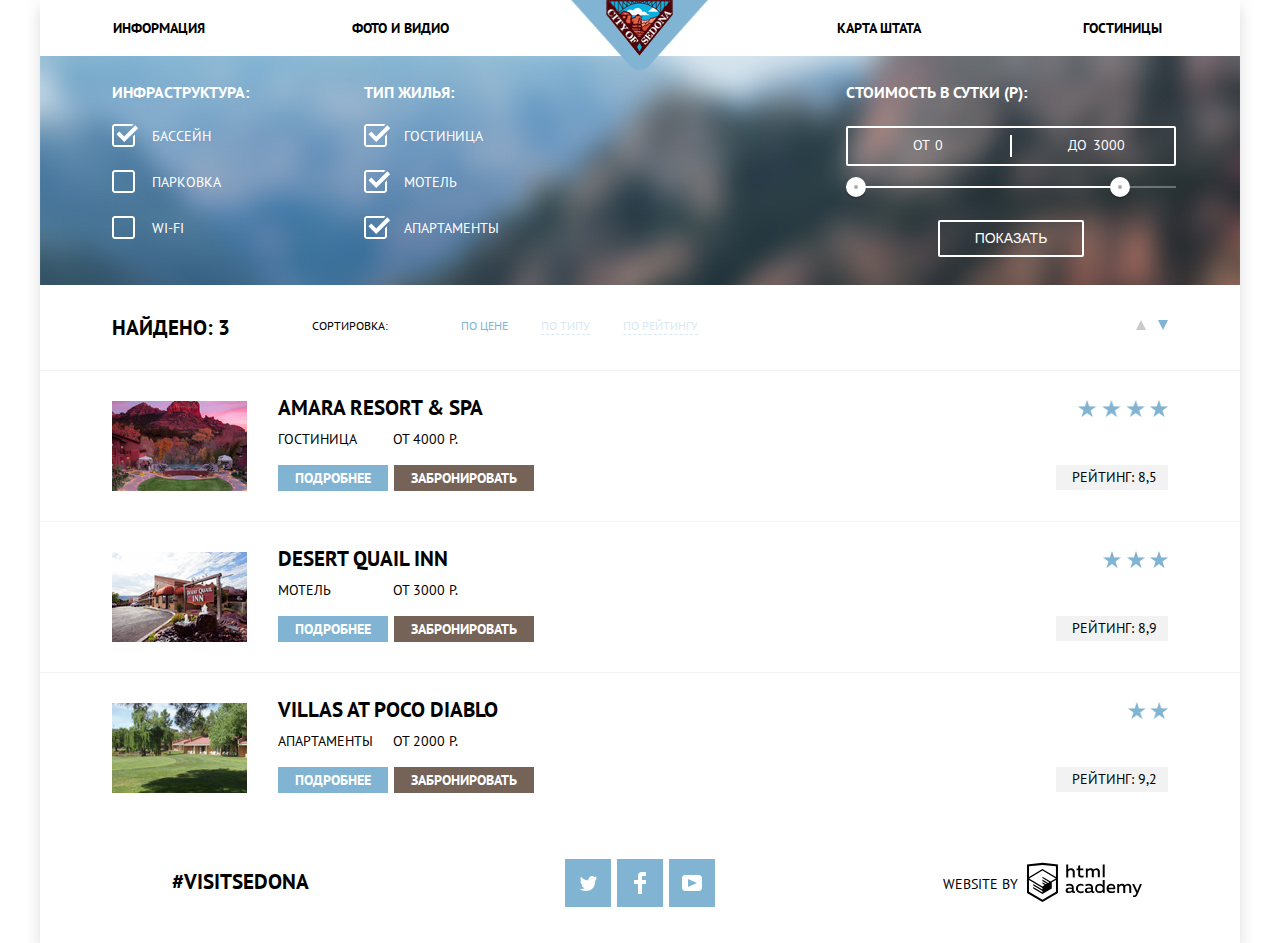
==== catalog.html @ 25262392 "new" ====
<!DOCTYPE html>
<html lang="ru">
<head>
	<meta charset="UTF-8">
	<title>Catalog</title>
	<link href="https://fonts.googleapis.com/css?family=PT+Sans:400,700&amp;subset=cyrillic" rel="stylesheet">
	<link rel="stylesheet" href="css/normalize.css">
	<link rel="stylesheet" href="css/style.css">
</head>
<body>
	<div class="container">
		<header class="main-header">
			<nav class="main-navigation">
				<a class="main-navigation__logo-link">
					<img class="main-navigation__logo-image" width="137" height="70" src="img/Layer6.png" alt="logo">
				</a>
				<ul class="main-navigation__list">
					<li class="main-navigation__item">
						<a class="main-navigation__link" href="#">Информация</a>
					</li>
					<li class="main-navigation__item">
						<a class="main-navigation__link" href="#">Фото и видио</a>
					</li>
					<li class="main-navigation__item">
						<a class="main-navigation__link" href="#">Карта штата</a>
					</li>
					<li class="main-navigation__item">
						<a class="main-navigation__link" href="#">Гостиницы</a>
					</li>
				</ul>
			</nav>
		</header>

		<main class="main">
			<section class="services">
				<form class="services-form" action="get">
					<fieldset class="infrastructure">
						<legend class="infrastructure-title">Инфраструктура:</legend>
							<ul class="infrastructure-list">
								<li class="infrastructure-item">
									<input class="visually-hidden infrastructure-element" type="checkbox" id="swimming-pool" name="swimming-pool" checked>
									<label for="swimming-pool">Бассейн</label>
								</li>
								<li class="infrastructure-item">
									<input class="visually-hidden infrastructure-element" type="checkbox" id="parking" name="parking">
									<label for="parking">Парковка</label>
								</li>
								<li class="infrastructure-item">
									<input class="visually-hidden infrastructure-element" type="checkbox" id="wi-fi" name="wi-fi">
									<label for="wi-fi">Wi-fi</label>
								</li>
							</ul>
					</fieldset>

					<fieldset class="housing">
						<legend class="housing-title">Тип жилья:</legend>
							<ul class="housing-list">
								<li class="housing-item">
									<input class="visually-hidden housing-element" type="checkbox" id="hostelry" name="hostelry" checked>
									<label for="hostelry">Гостиница</label>
								</li>
								<li class="housing-item">
									<input class="visually-hidden housing-element" type="checkbox" id="hotel" name="hotel" checked>
									<label for="hotel">Мотель</label>
								</li>
								<li class="housing-item">
									<input class="visually-hidden housing-element" type="checkbox" id="apartments" name="apartments" checked>
									<label for="apartments">Апартаменты</label>
								</li>
							</ul>
					</fieldset>

					<fieldset class="price">
						<legend class="price-title">Стоимость в сутки (Р):</legend>
							<div class="price-controls">
								<label for="" class="min-price"> От <input type="text" name="min-price" value="0"></label>
								<label for="" class="max-price"> До <input type="text" name="max-price" value="3000"></label>
							</div>
							<div class="price-control">
								<div class="scale">
									<div class="bar"></div>
								</div>
								<div class="price-toggle price-toggle-min"></div>
								<div class="price-toggle price-toggle-max"></div>
							</div>
							<button class="price-button">Показать</button>
					</fieldset>
				</form>
			</section>

			<section class="breadcrumbs">
				<h1 class="breadcrumbs-title">Найдено: 3</h1>
					<ul class="breadcrumbs-list">
						<li class="breadcrumbs-item">
							<a class="breadcrumbs-link sorting">Сортировка:</a>
						</li>
						<li class="breadcrumbs-item">
							<a href="" class="breadcrumbs-link active">По цене</a>
						</li>
						<li class="breadcrumbs-item">
							<a href="" class="breadcrumbs-link">По типу</a>
						</li>
						<li class="breadcrumbs-item">
							<a href="" class="breadcrumbs-link">По рейтингу</a>
						</li>
					</ul>
					<ul class="breadcrumbs-list__buttons">
						<li class="breadcrumbs-list__buttons-element">
							<a href="#" class="breadcrumbs-list__link link-up">
								<span class="visually-hidden">Сортировка по возрастанию</span>
							</a>
						</li>
						<li class="breadcrumbs-list__buttons-element">
							<a href="#" class="breadcrumbs-list__link link-down">
								<span class="visually-hidden">Сортировка по убыванию<</span>
							</a>
						</li>
					</ul>
			</section>

			<section class="lodging">
				<div class="catalog-item">
	        <img src="img/Layer21.jpg" width="135" height="90" alt="Amara Resort & Spa">
	        <div class="variant">
	          <h2 class="name-item"><a href="#">Amara Resort & Spa</a></h2>
	          <span class="accommodation-type">Гостиница</span>
	          <span class="price-for-night">от 4000 р.</span>
	          <div>
	            <a href="" class="button more">Подробнее</a>
	            <a href="" class="button book">Забронировать</a>
	          </div>
	        </div>
	        <div class="stars">
	          <span class="four-stars"></span>
	          <span class="rate">Рейтинг: 8,5</span>
	        </div>
	      </div>

	      <div class="catalog-item">
	        <img src="img/Layer89.jpg" width="135" height="90" alt="Desert Quil Inn">
	        <div class="variant">
	          <h2 class="name-item"><a href="#">Desert Quail Inn</a></h2>
	          <span class="accommodation-type">Мотель</span>
	          <span class="price-for-night">от 3000 р.</span>
	          <div>
	            <a href="" class="button more">Подробнее</a>
	            <a href="" class="button book">Забронировать</a>
	          </div>
	        </div>
	        <div class="stars">
	          <span class="three-stars"></span>
	          <span class="rate">Рейтинг: 8,9</span>
	        </div>
	      </div>

	      <div class="catalog-item">
	        <img src="img/villa-photo.jpg" width="135" height="90" alt="Villas At Poco Diablo">
	        <div class="variant">
	          <h2 class="name-item"><a href="#">Villas At Poco Diablo</a></h2>
	          <span class="accommodation-type">Апартаменты</span>
	          <span class="price-for-night">от 2000 р.</span>
	          <div>
	            <a href="" class="button more">Подробнее</a>
	            <a href="" class="button book">Забронировать</a>
	          </div>
	        </div>
	        <div class="stars">
	          <span class="two-stars"></span>
	          <span class="rate">Рейтинг: 9,2</span>
	        </div>
	      </div>
			</section>
		</main>

		<footer class="footer-container">
			<p class="footer-contacts">
				<a class="footer-contacts__link">#visitsedona</a>
			</p>
			<div class="footer-socials">
				<ul class="footer-socials__list">
					<li class="footer-socials__item">
						<a href="" class="footer-socials__link">
							<span class="visually-hidden">Твитер</span>
							 <svg xmlns="http://www.w3.org/2000/svg" xmlns:xlink="http://www.w3.org/1999/xlink" width="17" height="15" viewBox="0 0 17 15"><path d="M10.95.144c1.685-.496 2.984.27 3.577 1.179.673-.231 1.331-.481 2.011-.708a2.345 2.345 0 0 1-.857 1.768c.685.17 1.304-.491 1.304-.491-.169 1-1.006 1.788-1.563 2.024-.231 6.75-3.175 11.217-10.077 11.082h-.446c-.41 0-4.164-.46-4.898-1.887 2.271.196 3.893-.422 4.693-1.177-.96-.3-2.679-.477-2.979-2.95.349.106.564.228 1.19.119C1.705 8.247.374 7.53.448 5.33c.285.328 1.067.536 1.34.472C1.085 5.561-.182 2.442.894.85c1.818 1.854 3.735 3.606 7.152 3.773C8.254 2.33 9.183.793 10.95.144z" fill="#fff"/></svg>
						</a>
					</li>
					<li class="footer-socials__item">
						<a href="" class="footer-socials__link">
							<span class="visually-hidden">Фейсбук</span>
							<svg xmlns="http://www.w3.org/2000/svg" width="12" height="22" viewBox="0 0 12 22"><path d="M12 4V0H8a4 4 0 0 0-4 4v4H0v4h4v10h4V12h4V8H8V4h4z" fill="#fff"/></svg>
						</a>
					</li>
					<li class="footer-socials__item">
						<a href="" class="footer-socials__link">
							<span class="visually-hidden">Ютуб</span>
							<svg xmlns="http://www.w3.org/2000/svg" xmlns:xlink="http://www.w3.org/1999/xlink" width="20" height="16" viewBox="0 0 20 16"><path d="M17 0H3C1.35 0 0 1.35 0 3v10c0 1.65 1.35 3 3 3h14c1.65 0 3-1.35 3-3V3c0-1.65-1.35-3-3-3zM6.027 11.998V4.002L15.014 8l-8.987 3.998z" fill="#fff"/></svg>
						</a>
					</li>
				</ul>
			</div>
			<p class="footer-copyright">
				<b class="footer-copyright__text">Website by</b>
				<a href="https://htmlacademy.ru/intensive/htmlcss" class="footer-copyright__link" title="HTML ACADEMY">
					<svg id="Layer_1" data-name="Layer 1" xmlns="http://www.w3.org/2000/svg" width="115" height="41" viewBox="0 0 108.08 36.85"><title>logo-htmlacademy-small1</title><path d="M44.61,26.88a2,2,0,0,0,.55-0.1v1.33a3.25,3.25,0,0,1-1.18.21,1.67,1.67,0,0,1-1.67-1,4.84,4.84,0,0,1-3.14,1.08c-1.51,0-2.91-.83-2.91-2.55,0-2.13,2-2.79,3.71-2.79a11.08,11.08,0,0,1,2.17.25v-0.3c0-1-.76-1.77-2.19-1.77a7.42,7.42,0,0,0-3,.64v-1.7a10.21,10.21,0,0,1,3.19-.55c2.36,0,3.81,1.12,3.81,3.65v3a0.54,0.54,0,0,0,.49.59h0.17Zm-6.44-1.13A1.35,1.35,0,0,0,39.63,27h0.11a3.39,3.39,0,0,0,2.41-1V24.58a9.72,9.72,0,0,0-1.81-.21c-1,0-2.16.33-2.16,1.38h0Zm12.36-6.11a5,5,0,0,1,2.57.64V22a4.08,4.08,0,0,0-2.3-.7,2.75,2.75,0,1,0,0,5.49,5,5,0,0,0,2.43-.64v1.71a6.27,6.27,0,0,1-2.76.57A4.21,4.21,0,0,1,46,24.51q0-.21,0-0.41a4.32,4.32,0,0,1,4.18-4.46h0.38Zm12.17,7.24a2,2,0,0,0,.55-0.1v1.33a3.25,3.25,0,0,1-1.18.21,1.67,1.67,0,0,1-1.67-1,4.84,4.84,0,0,1-3.14,1.08c-1.51,0-2.91-.83-2.91-2.55,0-2.13,2-2.79,3.71-2.79a11.08,11.08,0,0,1,2.17.25v-0.3c0-1-.76-1.77-2.19-1.77a7.42,7.42,0,0,0-3,.64v-1.7a10.21,10.21,0,0,1,3.19-.55c2.36,0,3.81,1.12,3.81,3.65v3a0.54,0.54,0,0,0,.49.59h0.17Zm-6.44-1.13A1.35,1.35,0,0,0,57.73,27h0.11a3.39,3.39,0,0,0,2.41-1V24.58a9.72,9.72,0,0,0-1.81-.21c-1.06,0-2.16.33-2.16,1.38h0ZM73,16V28.2H71.35V26.88a3.88,3.88,0,0,1-3.19,1.54,4.4,4.4,0,0,1,0-8.78,3.81,3.81,0,0,1,3,1.3V16H73Zm-4.53,5.22a2.76,2.76,0,1,0,0,5.52A2.86,2.86,0,0,0,71.15,25V23A2.91,2.91,0,0,0,68.49,21.27ZM79,19.64c3.31,0,4.46,2.68,3.92,5.09H76.7c0.21,1.5,1.67,2.11,3.19,2.11a6.11,6.11,0,0,0,2.64-.59v1.6a7.14,7.14,0,0,1-3,.57C77,28.42,74.78,27,74.78,24a4.18,4.18,0,0,1,4-4.39H79Zm0.09,1.54a2.28,2.28,0,0,0-2.44,2.1v0.06H81.3A2,2,0,0,0,79.13,21.18Zm5.73,7V19.87h1.65v1a3.81,3.81,0,0,1,2.78-1.27A2.86,2.86,0,0,1,91.89,21a4.12,4.12,0,0,1,2.91-1.33A3.06,3.06,0,0,1,98,23V28.2h-1.9V23.05a1.59,1.59,0,0,0-1.42-1.75H94.42a2.8,2.8,0,0,0-2.07,1.12V28.2h-1.9V23.05A1.59,1.59,0,0,0,89,21.31H88.8a3,3,0,0,0-2.21,1.29v5.63H84.86Zm21.31-8.33h1.9l-3.91,9.46c-0.9,2.17-2.09,2.86-3.35,2.86a4.76,4.76,0,0,1-1.1-.14V30.46a2.86,2.86,0,0,0,.85.12c0.9,0,1.58-.64,2.07-1.9l0.17-.42-4-8.4h2l2.86,6.29ZM38.73,1.46V6.22a3.81,3.81,0,0,1,2.7-1.14,3.25,3.25,0,0,1,3.44,3.4v5.15H43V8.72a1.81,1.81,0,0,0-1.61-2h-0.3a2.93,2.93,0,0,0-2.32,1.39v5.52h-1.9V1.46h1.9ZM49.94,2.31v3h3V6.91h-3v3.81c0,1.1.5,1.46,1.58,1.46a4.49,4.49,0,0,0,1.69-.33v1.6A6.8,6.8,0,0,1,51,13.8a2.55,2.55,0,0,1-2.86-2.74V6.89H46.58V5.26h1.5V2.74Zm5.4,11.31V5.28H57v1A3.81,3.81,0,0,1,59.77,5a2.86,2.86,0,0,1,2.6,1.33A4.12,4.12,0,0,1,65.28,5,3.06,3.06,0,0,1,68.44,8.4v5.21h-1.9V8.46a1.59,1.59,0,0,0-1.42-1.75H64.89a2.8,2.8,0,0,0-2.07,1.12v5.78h-1.9V8.46A1.59,1.59,0,0,0,59.5,6.71H59.27A3,3,0,0,0,57.06,8v5.63H55.34ZM71.17,1.45H73V13.6H71.17V1.45ZM14.71,0H14.55L0,1.54V28.21l14.55,8.66,14.55-8.66V1.54Zm12.5,27.1L14.55,34.64,1.9,27.12V16.18l12.59,7.5V25L5.86,19.9v1.31l8.68,5.21v1.39L5.87,22.65V24l8.68,5.21,8.75-5.24V18.31L27.2,16V27.12Zm0-12.53-3.48,2-1.6,1L14.51,13v1.31L21,18.23H21l-0.14.09-1,.54-5.37-3.2V17l4.24,2.52-1,.67-3.2-1.9v1.31l2.1,1.24L14.5,22.1,2,14.65,14.51,7.11Zm0-1.32L14.49,5.76,1.91,13.25v-10L14.56,1.92,27.21,3.25v10h0Z" transform="translate(0 -0.02)"/></svg>
				</a>
			</p>
		</footer>
	</div>
</body>
</html>
---- css/style.css ----
html,
body {
	margin: 0;
	padding: 0;
	font-family: 'PT Sans', "Arial", sans-serif;
	font-size: 14px;
	line-height: 21px;
	color: #000;
	text-transform: uppercase;
}
a {
	text-decoration: none;
}

.visually-hidden:not(:focus):not(:active),
input[type="checkbox"].visually-hidden,
input[type="radio"].visually-hidden {
  position: absolute;

  width: 1px;
  height: 1px;
  margin: -1px;
  border: 0;
  padding: 0;

  white-space: nowrap;

  clip-path: inset(100%);
  clip: rect(0 0 0 0);
  overflow: hidden;
}
.container {
	position: relative;
	width: 1200px;
	padding: 0;
	margin: 0 auto;
	box-shadow: 0 7px 15px rgba(0,1,1,.15); 
}

/*** MAIN HEADER ***/

.main-header {
	position: relative;
	background: #fff;
}
.main-navigation__logo-link {
	position: absolute;
	// left: 546px;
	top: 0;
	left: 50%;
	    transform: translateX(-50%);
}
.main-navigation__list,
.features-benefits__list,
.features-advantage__list,
.footer-socials__list,
.breadcrumbs-list,
.breadcrumbs-list__buttons,
.lodging-list {
	margin: 0;
	padding: 0;
	list-style: none;
}
.main-navigation__list {
	display: flex;
	flex-wrap: wrap;
}
.main-navigation__item {
	margin-top: 15px;
	margin-bottom: 15px;
	line-height: 26px;
}
.main-navigation__link {
	color: #000;
	font-weight: bold;
}
.main-navigation__item:nth-child(1) {
	margin-left: 73px;
	margin-right: 147px;
}
.main-navigation__item:nth-child(2) {
	margin-right: 388px;
}
.main-navigation__item:nth-child(3) {
	margin-right: 162px;
}
.main-navigation__link:hover {
	color: #81b3d2;
}
.main-navigation__link:active {
	color: #000;
	opacity: 30%:
}
.main-navigation__link:focus {
	color: #766357;
}

/*** MAIN ***/ 

.intro {
	min-height: 509px;
	background-image: url("../img/Shape.jpg");
	background-repeat: no-repeat;
	background-position: 0% 21%;
	background-color: #000;
	margin-bottom: 62px;
}

/** DESCRIPTION **/

.description {
	display: flex;
	flex-direction: column;
	align-items: center;
}
.description-title {
	margin-bottom: 30px;
	text-align: center;
	font-weight: bold;
	font-size: 21px;
	line-height: 26px;
}
.description-advantage {
	margin-bottom: 48px;
	line-height: 26px;
	color: #333;
}

/** FEATURES **/

.features-city {
	display: flex;
	margin-bottom: 56px;
}
.features-city__description,
.features-canyon__description {
	display: flex;
	flex-direction: column;
	
}
.features-city__description,
.features-canyon__description {
	min-width: 400px;
	min-height: 256px;
	margin: 0;
	
	color: #fff;

	background-color: #95bed7;
}
.features-city__title,
.features-canyon__title {
	margin-top: 46px;
	margin-bottom: 23px;
	text-align: center;
	font-size: 21px;
	line-height: 21px;
}
.features-city__number,
.features-canyon__number {
	text-align: center;
	margin-bottom: 23px;
}
.features-city__number
.features-canyon__number {
	position: relative;
}
.features-city__text,
.features-canyon__text {
	text-align: center;
	margin: 0;
	color: #fff;
}
.features-benefits__list {
	display: flex;
	justify-content: space-around;
	
}
.features-benefits__item-header,
.features-advantage__item-title {
	margin: 0;
	text-align: center;
	font-size: 21px;
	line-height: 21px;
	color: #000;
}
.features-benefits__item-header {
	margin-bottom: 23px;
}
.house-icon {
	display: block;
	margin: 0 auto;
	margin-bottom: 30px;
	width: 75px;
	height: 72px;
	background-image: url("../img/icon-1.svg")
}
.food-icon {
	display: block;
	margin: 0 auto;
	margin-bottom: 30px;
	width: 74px;
	height: 70px;
	background-image: url("../img/icon-3.svg")
}
.gift-icon {
	display: block;
	margin: 0 auto;
	margin-bottom: 30px;
	width: 64px;
	height: 76px;
	background-image: url("../img/icon-2.svg")
}
.features-benefits__item-text,
.features-advantage__item-text {
	margin: 0;
	text-align: center;	
	font-size: 14px;
	line-height: 21px;
	color: #333;
}
.features-benefits__item-text {
	margin-bottom: 83px;
}
.features-canyon {
	display: flex;
}
.features-advantage__list {
	display: flex;
	justify-content: space-around;
	margin-bottom: 52px;
	padding-top: 47px;
	background-color: #eee;
}
.features-advantage__item {
	display: flex;
	flex-direction: column;
}
.features-advantage__item-title {
	margin-bottom: 22px;
}
.features-advantage__item-number {
	margin-bottom: 21px;
	text-align: center;
}
.features-advantage__item-text {
	margin-bottom: 59px;
}
/** SEARCH **/

.search {
	font-family: "PT Sans", "Arial", sans-serif;
}
.search-title {
	margin: 0;
	margin-bottom: 25px;
	text-align: center;
	font-size: 30px;
	line-height: 36px;
}
.search-text {
	margin: 0;
	margin-bottom: 46px;
	text-align: center;
	line-height: 24px;
	color: #333;
}
.button-search {
	display: block;
	position: relative;
	margin-left: auto;
	margin-right: auto;
	padding-top: 31px;
	padding-bottom: 28px;
	padding-left: 117px;
	padding-right: 117px;
	border: none;
	font-size: 21px;
	line-height: 26px;
	font-weight: bold;
	color: #fff;
	text-transform: uppercase;
	background-color: #766357;
}

/** SEARCH FORM **/
.search-form {
	position: absolute;
	left: 316px;
	padding: 55px;
	background-color: #fff;
}
.search-form__item {
	display: flex;
	flex-direction: row;
	align-items: center;
	margin-bottom: 29px;
}
.search-form__label {
	width: 124px;
	line-height: 26px;
	font-weight: bold;
}
.arrival {
	margin-right: 17px;
}
.departure {
	margin-right: 17px;
}
.field-wrapper {
	position: relative;
	width: 100%;
}
.search-form__input {
  display: block;
  box-sizing: border-box;
  width: 100%;
  padding: 6px 60px 6px 16px;
  text-transform: uppercase;
	border: none;
	line-height: 26px;
	font-weight: bold;
	background-color: #f2f2f2;
}
.panel .search-form__label {
	width: 100%;
}
.panel .search-form__input {
	width: 114px;
	padding-right: 50px;
	padding-left: 50px;
	text-align: center;
}
.adults {
	margin-right: 53px;
}
.search-form__element {
	display: flex;
	align-items: center;
	position: relative;
}
.adults .search-form__label {
	margin-right: 41px;
}
.children .search-form__label {
	margin-right: 27px;
}
.button-number {
	position: absolute;
  top: 0;
  display: block;
  padding: 0;
  width: 38px;
  height: 38px;
  background-color: transparent;
  border: none;
}
.number-plus {
	right: 0;
}
.number-minus::after {
	content: "";
	position: absolute;
	top: 18px;
	right: 13px;
	width: 11px;
  height: 3px;
  background-color: #a9a9a9;
}
.number-plus::after,
.number-plus::before {
	content: "";
	position: absolute;
	top: 18px;
	right: 13px;
	width: 11px;
  height: 3px;
  background-color: #a9a9a9;
}
.number-plus::before {
	
  transform: rotate(90deg);
}
.search-form__button {
	position: absolute;
  top: 0;
  right: 0;
  display: block;
 	padding: 0;
  width: 38px;
  height: 38px;
  background-color: transparent;
  border: none;
  fill: #d9d9d9;
}
.search-form__button {
	position: absolute;
}
.button-find {
	display: block;
	margin-top: 54px;
	padding: 0 192px;
	padding-top: 15px;
	padding-bottom: 19px;
	border: none;
	font-size: 21px;
	line-height: 26px;
	color: #fff;
	font-weight: bold;
	text-transform: uppercase;
	background-color: #81b3d2;
}
.map {
	height: 593px;
}
.map-image {
	display: block;
	height: 593px;
	background: url("../img/map.jpg") no-repeat #f2f1ef;
	background-size: cover;
	background-position: center;
}
.map-image iframe {
	height: 593px;
}

/*** FOOTER ***/
.footer-container {
	display: flex;
	width: 100%;
	background-color: rgba(255,255,255,0.9);
}
.main-footer {
	position: absolute;
	bottom: 0;
}
.footer-contacts,
.footer-copyright {
	margin: 0;
}
.footer-contacts {
	margin-top: 46px;
	margin-left: 132px;
	margin-right: 256px;
}
.footer-contacts__link {
	font-size: 21px;
	line-height: 26px;
	color: #000;
	font-weight: bold;
}
.footer-socials__list {
	display: flex;
	flex-wrap: wrap;
	justify-content: space-between;
	width: 150px;
	margin-top: 36px;
	margin-bottom: 30px;
	margin-right: 228px;
}
.footer-socials__item {
	margin-bottom: 6px;
}
.footer-socials__link {
	display: flex;
	align-items: center;
  justify-content: center;
	width: 46px;
	height: 48px;
	background-color: #81b3d2;
}
.footer-socials__link:hover {
	background-color: #669ec0;
}
.footer-socials__link:active {
	opacity: 30%;
}
.footer-copyright {
	display: flex;
	justify-content: center;
	margin-top: 39px;
}
.footer-copyright__text {
	margin-top: 9px;
	margin-right: 9px;
	line-height: 26px;
	font-weight: normal;
}
.footer-copyright__link {
	display: block;
	height: 41px;
	padding: 0;
	margin: 0;
}

/*** CATALOG ***/
.services {
	margin-bottom: 30px;
	background-image: url("../img/filter-background.jpg");
	background-repeat: no-repeat;
}
.services-form {
	display: flex;
}
.infrastructure,
.housing,
.price  {
	margin: 0;
	margin-top: 26px;
	padding: 0;
	border: none;
}
.infrastructure {
	margin-left: 72px;
}
.housing {
	margin-left: 115px;
	margin-right: 347px;
}
.infrastructure-list,
.housing-list {
	margin: 0;
	padding: 0;
	list-style: none;
}
.infrastructure-title,
.housing-title,
.price-title {
	margin-bottom: 23px;
	font-size: 16px;
	font-weight: bold;
	color: #fff;
}
.infrastructure-item,
.housing-item {
	margin-bottom: 25px;
	color: #fff;
}
.infrastructure-item label,
.housing-item label {
	position: relative;
	padding-left: 40px;
	cursor: pointer;
}
.infrastructure-item input,
.housing-item input {
	position: relative;
}
.infrastructure-item input +label::before,
.housing-item input +label::before {
	content: "";
	position: absolute;
  top: -3px;
  left: 0;
  width: 27px;
  height: 23px;
  background-color: transparent;
  background-image: url("../img/checkbox-off.svg");
  background-position: top left;
  background-repeat: no-repeat;
  visibility: visible;
}
.infrastructure-item input:checked +label::before,
.housing-item input:checked +label::before	{
	content: "";
  background-image: url("../img/checkbox-on.svg");
}
.price {
	width: 330px;
	color: #fff;
	text-transform: uppercase;
}
.price-controls {
	position: relative;
	height: 36px;
	margin-bottom: 20px;
	border: 2px solid #fff;
	border-radius: 2px;
	font-size: 0;
}
.price-controls::after {
	content: "";
	position: absolute;
	top: 50%;
	left: 50%;
	width: 2px;
	height: 22px;
	background-color: #fff;
	transform: translate(-50%, -50%);
}
.price-controls label {
	display: inline-block;
	vertical-align: top;
	padding-top: 6px;
	font-size: 14px;
	line-height: 21px;
	cursor: pointer;
}
.price-controls .min-price,
.price-controls .max-price {
	width: 90px;
	padding-left: 65px;

}
.price-controls input {
	width: 50px;
	margin: 0;
	color: inherit;
	font: inherit;
	background: none;
	border: none;
}
.price-control {
	position: relative;
	margin-bottom: 32px;
}
.price-control .scale {
	height: 2px;
	background-color: rgba(255, 255, 255, 0.3);
}
.price-control .bar {
	width: 80%;
	height: 2px;

	background-color: #ffffff;
}
.price-toggle {
	position: absolute;
	top: -9px;
	width: 4px;
	height: 4px;
	background-color: #ababab;
	border: 8px solid #fff;
	border-radius: 50%;
	box-shadow: 0 2px 1px 0 rgba(0, 1, 1, 0.2);
	cursor: pointer;
}
.price-toggle:hover {
	background-color: #1c4f80;
}
.price-toggle-min {
	left: 0;
}
.price-toggle-max {
	left: 80%;
}
.price-button {
	display: block;
	margin: 0 auto;
	margin-bottom: 28px;
	padding: 6px 35px;
	font-size: 14px;
	line-height: 21px;
	color: #fff;
	text-transform: uppercase;
	background-color: transparent;
	border: 2px solid #fff;
	border-radius: 2px;
	cursor: pointer;
}
.price-button:hover {
	color: #000;
	background-color: #fff;
}
/** BREADCRUMBS **/

.breadcrumbs {
	display: flex;
}
.breadcrumbs-title {
	margin: 0;
	margin-left: 72px;
	margin-right: 49px;
	margin-bottom: 29px;
	font-size: 21px;
	line-height: 26px;
	font-weight: bold;
}
.breadcrumbs-list {
	display: flex;

}
.breadcrumbs-link {
	position: relative;
	margin-left: 33px;
	font-size: 12px;
	line-height: 18px;
	color: #81b3d2;
	opacity: 0.3;
}
.breadcrumbs-list .sorting {
	color: #000;
}
.breadcrumbs-link:not(.active):not(.sorting)::before {
	content: "";
	position: absolute;
	top: 16px;
	left: 0;
	right: 0;
	border-bottom: 1px dashed #81b3d2;
}
.breadcrumbs-list .sorting {
	margin-right: 40px;
	opacity: 1;
}
.breadcrumbs-list .active {
	opacity: 1;
}
.breadcrumbs-list__buttons {
	display: flex;
	margin-top: 5px;
	margin-left: auto;
	margin-right: 72px;
  font-size: 0px;
}
.breadcrumbs-list__buttons .link-down {
	display: inline;
	width: 0;
	height: 0;
	border-left: 5.5px solid transparent;
	border-right: 5.5px solid transparent;
	border-top: 10px solid #81b3d2;
  border-bottom: 0px;
}
.breadcrumbs-list__buttons .link-up {
  display: inline-block;
  vertical-align: middle;
	width: 0;
	height: 0;
	border-left: 5.5px solid transparent;
	border-right: 5.5px solid transparent;
	border-bottom: 10px solid #cacaca;
  border-top: 0px;
  margin-right: 12px;
  margin-top: -10px;
}
.breadcrumbs-list__buttons .link-up:hover,
.breadcrumbs-list__buttons .link-up:focus {
	border-bottom: 10px solid #000000;
}
.breadcrumbs-list__buttons .link-up:active {
	border-bottom: 10px solid #81b3d2;
}
.variant {
    flex-grow: 1;
}
.catalog-item {
  display: flex;
  border-top: 1px solid #f2f2f2;
}
.catalog-item img {
  padding: 30px 0;
  padding-right: 31px;
  padding-left: 72px;
}

.name-item {
  margin-top: 26px;
  margin-bottom: 11px;
}
.accommodation-type,
.price-for-night {
  display: inline-block;
  vertical-align: middle;
  min-width: 111px;
  margin-bottom: 17.5px;
}
.name-item a {
  text-decoration: none;
  color: #000000;
}
.name-item a:hover,
.name-item a:focus {
  color: #81b3d2;
}
.name-item a:active {
  color: #b2b2b2;
}
.button {
  padding: 4px 17px;
  color: #ffffff;
  font-size: 14px;
  line-height: 1.5em;
  font-weight: bold;
  margin-right: 2px;
}
.more {
  text-decoration: none;
  background-color: #81b3d2;
}
.more:hover,
.more:focus {
  background-color: #669ec0;
}
.more:active {
  background-color: #5496bd;
  color: rgba(255, 255, 255, 0.3);
}
.book {
  text-decoration: none;
  background-color: #766357;
}
.book:hover,
.book:focus {
  background-color: #604e43;
}
.book:active {
  background-color: #503e33;
  color: rgba(255, 255, 255, 0.3);
}
.stars {
  margin-top: 29px;
  margin-right: 72px;
}
.three-stars,
.four-stars,
.two-stars {
  height: 23px;
  display: block;
  margin-left: auto;
  background-repeat: no-repeat;
  background-size: 100%;
  background-position: 0px 0px;
}
.two-stars {
  width: 40px;
  background-image:url("../img/two-stars.png");
}
.three-stars {
  width: 65px;
  background-image:url("../img/three-stars.png");
}
.four-stars {
  width: 90px;
  background-image:url("../img/four-stars.png");
}
.rate {
  display: inline-block;
  vertical-align: middle;
  margin-top: 42px;
  background-color: #f2f2f2;
  padding: 2px 11px 2px 16px;
  line-height: 21px;
  font-size: 14px;
}
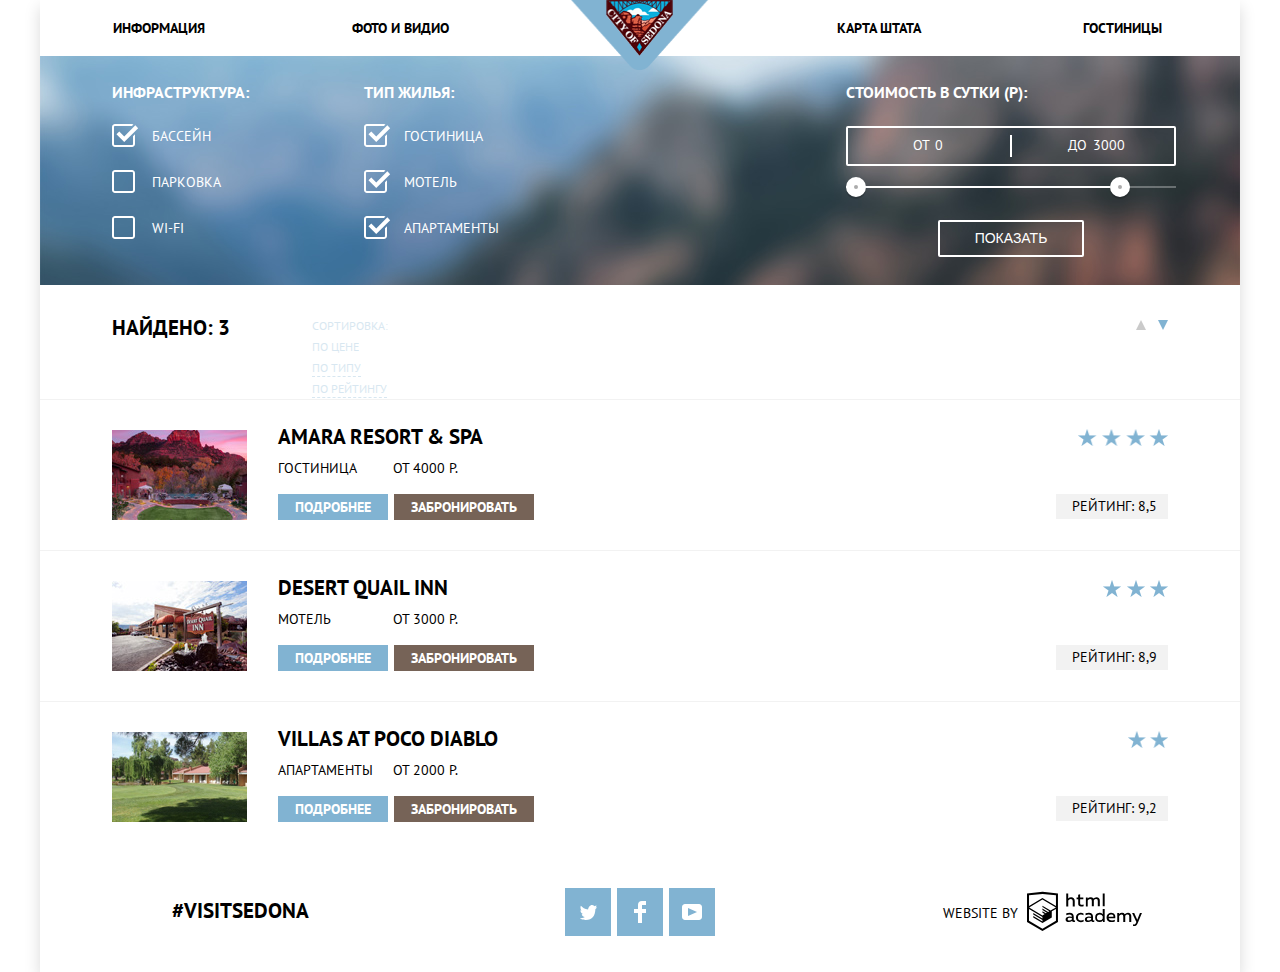
==== commit 2a14d681: "new" ====
--- a/catalog.html
+++ b/catalog.html
@@ -90,7 +90,7 @@
 
 			<section class="breadcrumbs">
 				<h1 class="breadcrumbs-title">Найдено: 3</h1>
-					<ul class="breadcrumbs-list">
+					<ul class="breadcrumbs__list">
 						<li class="breadcrumbs-item">
 							<a class="breadcrumbs-link sorting">Сортировка:</a>
 						</li>
--- a/css/style.css
+++ b/css/style.css
@@ -54,7 +54,7 @@
 .features-benefits__list,
 .features-advantage__list,
 .footer-socials__list,
-.breadcrumbs-list,
+.breadcrumbs__list,
 .breadcrumbs-list__buttons,
 .lodging-list {
 	margin: 0;
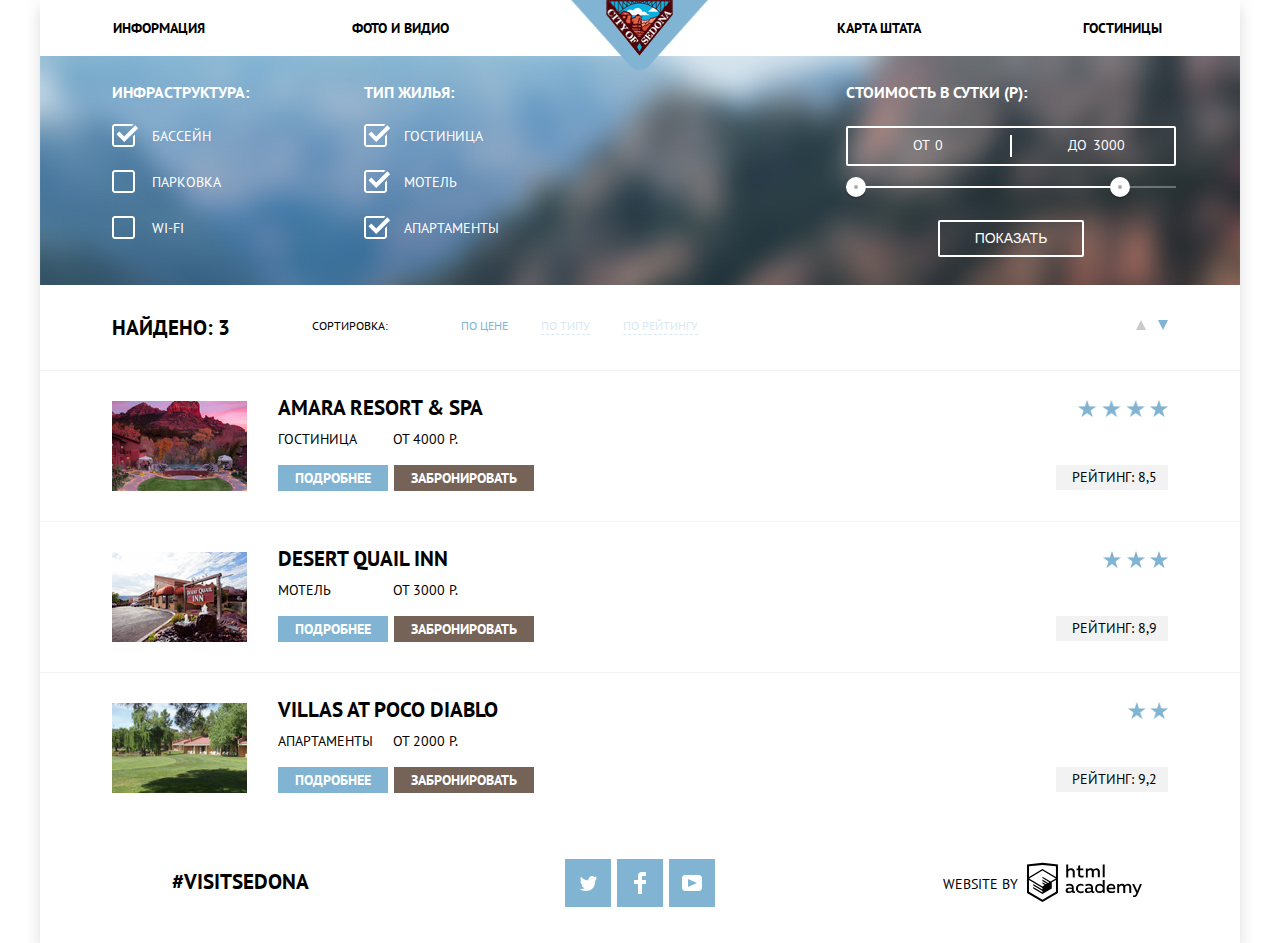
==== commit 129f8bb0: "new2" ====
--- a/catalog.html
+++ b/catalog.html
@@ -33,19 +33,19 @@
 
 		<main class="main">
 			<section class="services">
-				<form class="services-form" action="get">
+				<form class="services__form" action="get">
 					<fieldset class="infrastructure">
-						<legend class="infrastructure-title">Инфраструктура:</legend>
-							<ul class="infrastructure-list">
-								<li class="infrastructure-item">
+						<legend class="infrastructure__title">Инфраструктура:</legend>
+							<ul class="infrastructure__list">
+								<li class="infrastructure__item">
 									<input class="visually-hidden infrastructure-element" type="checkbox" id="swimming-pool" name="swimming-pool" checked>
 									<label for="swimming-pool">Бассейн</label>
 								</li>
-								<li class="infrastructure-item">
+								<li class="infrastructure__item">
 									<input class="visually-hidden infrastructure-element" type="checkbox" id="parking" name="parking">
 									<label for="parking">Парковка</label>
 								</li>
-								<li class="infrastructure-item">
+								<li class="infrastructure__item">
 									<input class="visually-hidden infrastructure-element" type="checkbox" id="wi-fi" name="wi-fi">
 									<label for="wi-fi">Wi-fi</label>
 								</li>
@@ -53,17 +53,17 @@
 					</fieldset>
 
 					<fieldset class="housing">
-						<legend class="housing-title">Тип жилья:</legend>
-							<ul class="housing-list">
-								<li class="housing-item">
+						<legend class="housing__title">Тип жилья:</legend>
+							<ul class="housing__list">
+								<li class="housing__item">
 									<input class="visually-hidden housing-element" type="checkbox" id="hostelry" name="hostelry" checked>
 									<label for="hostelry">Гостиница</label>
 								</li>
-								<li class="housing-item">
+								<li class="housing__item">
 									<input class="visually-hidden housing-element" type="checkbox" id="hotel" name="hotel" checked>
 									<label for="hotel">Мотель</label>
 								</li>
-								<li class="housing-item">
+								<li class="housing__item">
 									<input class="visually-hidden housing-element" type="checkbox" id="apartments" name="apartments" checked>
 									<label for="apartments">Апартаменты</label>
 								</li>
@@ -71,37 +71,37 @@
 					</fieldset>
 
 					<fieldset class="price">
-						<legend class="price-title">Стоимость в сутки (Р):</legend>
-							<div class="price-controls">
+						<legend class="price__title">Стоимость в сутки (Р):</legend>
+							<div class="price__controls">
 								<label for="" class="min-price"> От <input type="text" name="min-price" value="0"></label>
 								<label for="" class="max-price"> До <input type="text" name="max-price" value="3000"></label>
 							</div>
-							<div class="price-control">
+							<div class="price__control">
 								<div class="scale">
 									<div class="bar"></div>
 								</div>
-								<div class="price-toggle price-toggle-min"></div>
-								<div class="price-toggle price-toggle-max"></div>
+								<div class="price__toggle price__toggle--min"></div>
+								<div class="price__toggle price__toggle--max"></div>
 							</div>
-							<button class="price-button">Показать</button>
+							<button class="price__button">Показать</button>
 					</fieldset>
 				</form>
 			</section>
 
 			<section class="breadcrumbs">
-				<h1 class="breadcrumbs-title">Найдено: 3</h1>
+				<h1 class="breadcrumbs__title">Найдено: 3</h1>
 					<ul class="breadcrumbs__list">
-						<li class="breadcrumbs-item">
-							<a class="breadcrumbs-link sorting">Сортировка:</a>
-						</li>
-						<li class="breadcrumbs-item">
-							<a href="" class="breadcrumbs-link active">По цене</a>
-						</li>
-						<li class="breadcrumbs-item">
-							<a href="" class="breadcrumbs-link">По типу</a>
-						</li>
-						<li class="breadcrumbs-item">
-							<a href="" class="breadcrumbs-link">По рейтингу</a>
+						<li class="breadcrumbs__item">
+							<a class="breadcrumbs__link sorting">Сортировка:</a>
+						</li>
+						<li class="breadcrumbs__item">
+							<a href="" class="breadcrumbs__link active">По цене</a>
+						</li>
+						<li class="breadcrumbs__item">
+							<a href="" class="breadcrumbs__link">По типу</a>
+						</li>
+						<li class="breadcrumbs__item">
+							<a href="" class="breadcrumbs__link">По рейтингу</a>
 						</li>
 					</ul>
 					<ul class="breadcrumbs-list__buttons">
@@ -119,15 +119,17 @@
 			</section>
 
 			<section class="lodging">
-				<div class="catalog-item">
+				<div class="lodging__catalog-item">
 	        <img src="img/Layer21.jpg" width="135" height="90" alt="Amara Resort & Spa">
-	        <div class="variant">
-	          <h2 class="name-item"><a href="#">Amara Resort & Spa</a></h2>
-	          <span class="accommodation-type">Гостиница</span>
-	          <span class="price-for-night">от 4000 р.</span>
+	        <div class="lodging__variant">
+	          <h2 class="lodging__name-item">
+	          	<a href="#">Amara Resort & Spa</a>
+	          </h2>
+	          <span class="lodging__accommodation-type">Гостиница</span>
+	          <span class="lodging__price-night">от 4000 р.</span>
 	          <div>
-	            <a href="" class="button more">Подробнее</a>
-	            <a href="" class="button book">Забронировать</a>
+	            <a href="#" class="lodging__button more">Подробнее</a>
+	            <a href="#" class="lodging__button book">Забронировать</a>
 	          </div>
 	        </div>
 	        <div class="stars">
@@ -136,15 +138,17 @@
 	        </div>
 	      </div>
 
-	      <div class="catalog-item">
+	      <div class="lodging__catalog-item">
 	        <img src="img/Layer89.jpg" width="135" height="90" alt="Desert Quil Inn">
-	        <div class="variant">
-	          <h2 class="name-item"><a href="#">Desert Quail Inn</a></h2>
-	          <span class="accommodation-type">Мотель</span>
-	          <span class="price-for-night">от 3000 р.</span>
+	        <div class="lodging__variant">
+	          <h2 class="lodging__name-item">
+	          	<a href="#">Desert Quail Inn</a>
+	          </h2>
+	          <span class="lodging__accommodation-type">Мотель</span>
+	          <span class="lodging__price-night">от 3000 р.</span>
 	          <div>
-	            <a href="" class="button more">Подробнее</a>
-	            <a href="" class="button book">Забронировать</a>
+	            <a href="#" class="lodging__button more">Подробнее</a>
+	            <a href="#" class="lodging__button book">Забронировать</a>
 	          </div>
 	        </div>
 	        <div class="stars">
@@ -153,15 +157,17 @@
 	        </div>
 	      </div>
 
-	      <div class="catalog-item">
+	      <div class="lodging__catalog-item">
 	        <img src="img/villa-photo.jpg" width="135" height="90" alt="Villas At Poco Diablo">
-	        <div class="variant">
-	          <h2 class="name-item"><a href="#">Villas At Poco Diablo</a></h2>
-	          <span class="accommodation-type">Апартаменты</span>
-	          <span class="price-for-night">от 2000 р.</span>
+	        <div class="lodging__variant">
+	          <h2 class="lodging__name-item">
+	          	<a href="#">Villas At Poco Diablo</a>
+	          </h2>
+	          <span class="lodging__accommodation-type">Апартаменты</span>
+	          <span class="lodging__price-night">от 2000 р.</span>
 	          <div>
-	            <a href="" class="button more">Подробнее</a>
-	            <a href="" class="button book">Забронировать</a>
+	            <a href="#" class="lodging__button more">Подробнее</a>
+	            <a href="#" class="lodging__button book">Забронировать</a>
 	          </div>
 	        </div>
 	        <div class="stars">
--- a/css/style.css
+++ b/css/style.css
@@ -45,10 +45,10 @@
 }
 .main-navigation__logo-link {
 	position: absolute;
-	// left: 546px;
+	left: 546px;
 	top: 0;
 	left: 50%;
-	    transform: translateX(-50%);
+	transform: translateX(-50%);
 }
 .main-navigation__list,
 .features-benefits__list,
@@ -494,12 +494,16 @@
 }
 
 /*** CATALOG ***/
+
 .services {
 	margin-bottom: 30px;
 	background-image: url("../img/filter-background.jpg");
 	background-repeat: no-repeat;
 }
-.services-form {
+
+/* FORM */
+
+.services__form {
 	display: flex;
 }
 .infrastructure,
@@ -517,37 +521,37 @@
 	margin-left: 115px;
 	margin-right: 347px;
 }
-.infrastructure-list,
-.housing-list {
+.infrastructure__list,
+.housing__list {
 	margin: 0;
 	padding: 0;
 	list-style: none;
 }
-.infrastructure-title,
-.housing-title,
-.price-title {
+.infrastructure__title,
+.housing__title,
+.price__title {
 	margin-bottom: 23px;
 	font-size: 16px;
 	font-weight: bold;
 	color: #fff;
 }
-.infrastructure-item,
-.housing-item {
+.infrastructure__item,
+.housing__item {
 	margin-bottom: 25px;
 	color: #fff;
 }
-.infrastructure-item label,
-.housing-item label {
+.infrastructure__item label,
+.housing__item label {
 	position: relative;
 	padding-left: 40px;
 	cursor: pointer;
 }
-.infrastructure-item input,
-.housing-item input {
-	position: relative;
-}
-.infrastructure-item input +label::before,
-.housing-item input +label::before {
+.infrastructure__item input,
+.housing__item input {
+	position: relative;
+}
+.infrastructure__item input +label::before,
+.housing__item input +label::before {
 	content: "";
 	position: absolute;
   top: -3px;
@@ -560,17 +564,20 @@
   background-repeat: no-repeat;
   visibility: visible;
 }
-.infrastructure-item input:checked +label::before,
-.housing-item input:checked +label::before	{
+.infrastructure__item input:checked +label::before,
+.housing__item input:checked +label::before	{
 	content: "";
   background-image: url("../img/checkbox-on.svg");
 }
+
+/* PRICE */
+
 .price {
 	width: 330px;
 	color: #fff;
 	text-transform: uppercase;
 }
-.price-controls {
+.price__controls {
 	position: relative;
 	height: 36px;
 	margin-bottom: 20px;
@@ -578,7 +585,7 @@
 	border-radius: 2px;
 	font-size: 0;
 }
-.price-controls::after {
+.price__controls::after {
 	content: "";
 	position: absolute;
 	top: 50%;
@@ -588,7 +595,7 @@
 	background-color: #fff;
 	transform: translate(-50%, -50%);
 }
-.price-controls label {
+.price__controls label {
 	display: inline-block;
 	vertical-align: top;
 	padding-top: 6px;
@@ -596,13 +603,13 @@
 	line-height: 21px;
 	cursor: pointer;
 }
-.price-controls .min-price,
-.price-controls .max-price {
+.price__controls .min-price,
+.price__controls .max-price {
 	width: 90px;
 	padding-left: 65px;
 
 }
-.price-controls input {
+.price__controls input {
 	width: 50px;
 	margin: 0;
 	color: inherit;
@@ -610,21 +617,21 @@
 	background: none;
 	border: none;
 }
-.price-control {
+.price__control {
 	position: relative;
 	margin-bottom: 32px;
 }
-.price-control .scale {
+.price__control .scale {
 	height: 2px;
 	background-color: rgba(255, 255, 255, 0.3);
 }
-.price-control .bar {
+.price__control .bar {
 	width: 80%;
 	height: 2px;
 
 	background-color: #ffffff;
 }
-.price-toggle {
+.price__toggle {
 	position: absolute;
 	top: -9px;
 	width: 4px;
@@ -635,16 +642,16 @@
 	box-shadow: 0 2px 1px 0 rgba(0, 1, 1, 0.2);
 	cursor: pointer;
 }
-.price-toggle:hover {
+.price__toggle:hover {
 	background-color: #1c4f80;
 }
-.price-toggle-min {
+.price__toggle--min {
 	left: 0;
 }
-.price-toggle-max {
+.price__toggle--max {
 	left: 80%;
 }
-.price-button {
+.price__button {
 	display: block;
 	margin: 0 auto;
 	margin-bottom: 28px;
@@ -658,16 +665,17 @@
 	border-radius: 2px;
 	cursor: pointer;
 }
-.price-button:hover {
+.price__button:hover {
 	color: #000;
 	background-color: #fff;
 }
+
 /** BREADCRUMBS **/
 
 .breadcrumbs {
 	display: flex;
 }
-.breadcrumbs-title {
+.breadcrumbs__title {
 	margin: 0;
 	margin-left: 72px;
 	margin-right: 49px;
@@ -676,11 +684,10 @@
 	line-height: 26px;
 	font-weight: bold;
 }
-.breadcrumbs-list {
-	display: flex;
-
-}
-.breadcrumbs-link {
+.breadcrumbs__list {
+	display: flex;
+}
+.breadcrumbs__link {
 	position: relative;
 	margin-left: 33px;
 	font-size: 12px;
@@ -688,10 +695,10 @@
 	color: #81b3d2;
 	opacity: 0.3;
 }
-.breadcrumbs-list .sorting {
+.breadcrumbs__list .sorting {
 	color: #000;
 }
-.breadcrumbs-link:not(.active):not(.sorting)::before {
+.breadcrumbs__link:not(.active):not(.sorting)::before {
 	content: "";
 	position: absolute;
 	top: 16px;
@@ -699,11 +706,11 @@
 	right: 0;
 	border-bottom: 1px dashed #81b3d2;
 }
-.breadcrumbs-list .sorting {
+.breadcrumbs__list .sorting {
 	margin-right: 40px;
 	opacity: 1;
 }
-.breadcrumbs-list .active {
+.breadcrumbs__list .active {
 	opacity: 1;
 }
 .breadcrumbs-list__buttons {
@@ -741,42 +748,44 @@
 .breadcrumbs-list__buttons .link-up:active {
 	border-bottom: 10px solid #81b3d2;
 }
-.variant {
-    flex-grow: 1;
-}
-.catalog-item {
+
+/* LODGING */
+
+.lodging__variant {
+	flex-grow: 1;
+}
+.lodging__catalog-item {
   display: flex;
   border-top: 1px solid #f2f2f2;
 }
-.catalog-item img {
+.lodging__catalog-item img {
   padding: 30px 0;
   padding-right: 31px;
   padding-left: 72px;
 }
-
-.name-item {
+.lodging__name-item {
   margin-top: 26px;
   margin-bottom: 11px;
 }
-.accommodation-type,
-.price-for-night {
+.lodging__accommodation-type,
+.lodging__price-night {
   display: inline-block;
   vertical-align: middle;
   min-width: 111px;
   margin-bottom: 17.5px;
 }
-.name-item a {
+.lodging__name-item a {
   text-decoration: none;
   color: #000000;
 }
-.name-item a:hover,
-.name-item a:focus {
+.lodging__name-item a:hover,
+.lodging__name-item a:focus {
   color: #81b3d2;
 }
-.name-item a:active {
+.lodging__name-item a:active {
   color: #b2b2b2;
 }
-.button {
+.lodging__button {
   padding: 4px 17px;
   color: #ffffff;
   font-size: 14px;
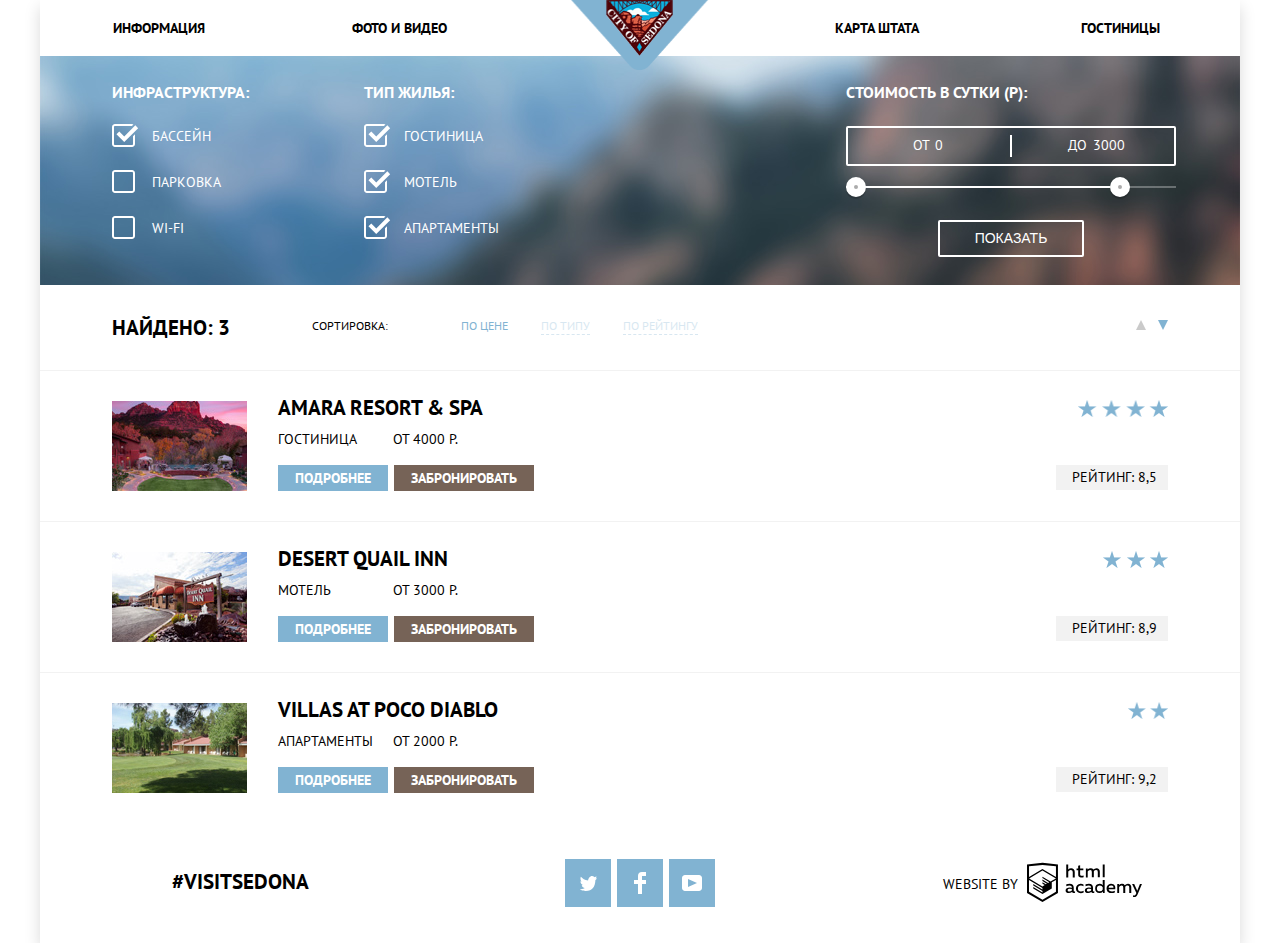
==== commit f9310b7b: "new" ====
--- a/catalog.html
+++ b/catalog.html
@@ -19,7 +19,7 @@
 						<a class="main-navigation__link" href="#">Информация</a>
 					</li>
 					<li class="main-navigation__item">
-						<a class="main-navigation__link" href="#">Фото и видио</a>
+						<a class="main-navigation__link" href="#">Фото и видео</a>
 					</li>
 					<li class="main-navigation__item">
 						<a class="main-navigation__link" href="#">Карта штата</a>
--- a/css/style.css
+++ b/css/style.css
@@ -113,14 +113,14 @@
 	flex-direction: column;
 	align-items: center;
 }
-.description-title {
+.description__title {
 	margin-bottom: 30px;
 	text-align: center;
 	font-weight: bold;
 	font-size: 21px;
 	line-height: 26px;
 }
-.description-advantage {
+.description__advantage {
 	margin-bottom: 48px;
 	line-height: 26px;
 	color: #333;
@@ -143,9 +143,7 @@
 	min-width: 400px;
 	min-height: 256px;
 	margin: 0;
-	
 	color: #fff;
-
 	background-color: #95bed7;
 }
 .features-city__title,
@@ -222,6 +220,9 @@
 .features-benefits__item-text {
 	margin-bottom: 83px;
 }
+
+/* FEATURES-CANYON */
+
 .features-canyon {
 	display: flex;
 }
@@ -251,21 +252,21 @@
 .search {
 	font-family: "PT Sans", "Arial", sans-serif;
 }
-.search-title {
+.search__title {
 	margin: 0;
 	margin-bottom: 25px;
 	text-align: center;
 	font-size: 30px;
 	line-height: 36px;
 }
-.search-text {
+.search__text {
 	margin: 0;
 	margin-bottom: 46px;
 	text-align: center;
 	line-height: 24px;
 	color: #333;
 }
-.button-search {
+.button__search {
 	display: block;
 	position: relative;
 	margin-left: auto;
@@ -284,6 +285,7 @@
 }
 
 /** SEARCH FORM **/
+
 .search-form {
 	position: absolute;
 	left: 316px;
@@ -378,7 +380,6 @@
   background-color: #a9a9a9;
 }
 .number-plus::before {
-	
   transform: rotate(90deg);
 }
 .search-form__button {
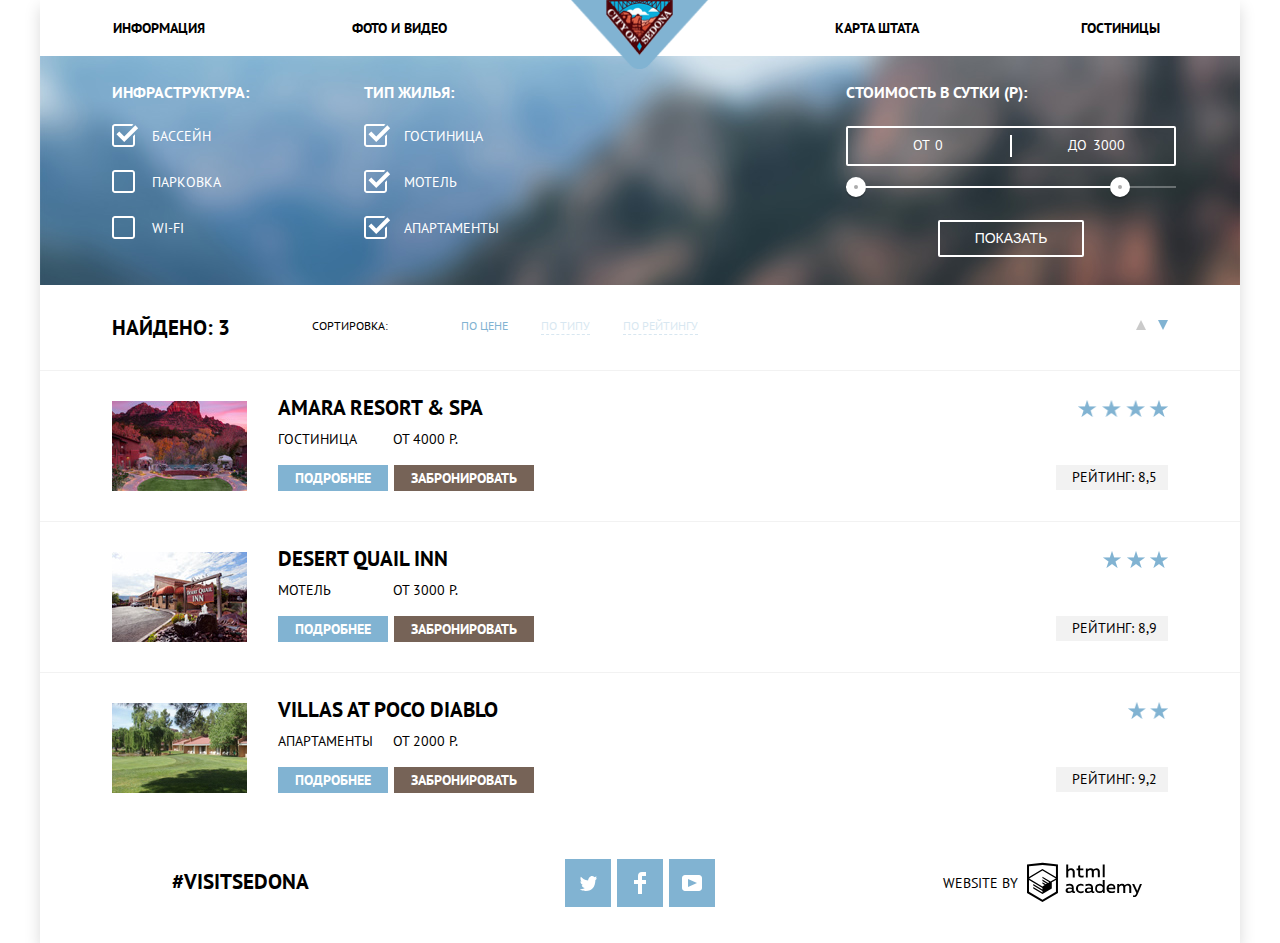
==== commit 5d020834: "last" ====
--- a/catalog.html
+++ b/catalog.html
@@ -2,7 +2,7 @@
 <html lang="ru">
 <head>
 	<meta charset="UTF-8">
-	<title>Catalog</title>
+	<title>HTML Academy: Седона</title>
 	<link href="https://fonts.googleapis.com/css?family=PT+Sans:400,700&amp;subset=cyrillic" rel="stylesheet">
 	<link rel="stylesheet" href="css/normalize.css">
 	<link rel="stylesheet" href="css/style.css">
@@ -11,7 +11,7 @@
 	<div class="container">
 		<header class="main-header">
 			<nav class="main-navigation">
-				<a class="main-navigation__logo-link">
+				<a class="main-navigation__logo-link" href="index.html">
 					<img class="main-navigation__logo-image" width="137" height="70" src="img/Layer6.png" alt="logo">
 				</a>
 				<ul class="main-navigation__list">
@@ -33,6 +33,7 @@
 
 		<main class="main">
 			<section class="services">
+				<h1 class="visually-hidden">Сервисы</h1>
 				<form class="services__form" action="get">
 					<fieldset class="infrastructure">
 						<legend class="infrastructure__title">Инфраструктура:</legend>
@@ -73,8 +74,8 @@
 					<fieldset class="price">
 						<legend class="price__title">Стоимость в сутки (Р):</legend>
 							<div class="price__controls">
-								<label for="" class="min-price"> От <input type="text" name="min-price" value="0"></label>
-								<label for="" class="max-price"> До <input type="text" name="max-price" value="3000"></label>
+								<label for="min-price" class="min-price"> От <input id="min-price" type="text" name="min-price" value="0"></label>
+								<label for="max-price" class="max-price"> До <input id="max-price" type="text" name="max-price" value="3000"></label>
 							</div>
 							<div class="price__control">
 								<div class="scale">
@@ -89,7 +90,7 @@
 			</section>
 
 			<section class="breadcrumbs">
-				<h1 class="breadcrumbs__title">Найдено: 3</h1>
+				<h2 class="breadcrumbs__title">Найдено: 3</h2>
 					<ul class="breadcrumbs__list">
 						<li class="breadcrumbs__item">
 							<a class="breadcrumbs__link sorting">Сортировка:</a>
@@ -112,7 +113,7 @@
 						</li>
 						<li class="breadcrumbs-list__buttons-element">
 							<a href="#" class="breadcrumbs-list__link link-down">
-								<span class="visually-hidden">Сортировка по убыванию<</span>
+								<span class="visually-hidden">Сортировка по убыванию</span>
 							</a>
 						</li>
 					</ul>
--- a/css/style.css
+++ b/css/style.css
@@ -11,7 +11,10 @@
 a {
 	text-decoration: none;
 }
-
+img {
+  max-width: 100%;
+  height: auto;
+}
 .visually-hidden:not(:focus):not(:active),
 input[type="checkbox"].visually-hidden,
 input[type="radio"].visually-hidden {
@@ -92,13 +95,14 @@
 	opacity: 30%:
 }
 .main-navigation__link:focus {
+	outline: none;
 	color: #766357;
 }
 
 /*** MAIN ***/ 
 
 .intro {
-	min-height: 509px;
+	min-height: 508px;
 	background-image: url("../img/Shape.jpg");
 	background-repeat: no-repeat;
 	background-position: 0% 21%;
@@ -114,14 +118,14 @@
 	align-items: center;
 }
 .description__title {
-	margin-bottom: 30px;
+	margin-bottom: 27px;
 	text-align: center;
 	font-weight: bold;
 	font-size: 21px;
 	line-height: 26px;
 }
 .description__advantage {
-	margin-bottom: 48px;
+	margin-bottom: 47px;
 	line-height: 26px;
 	color: #333;
 }
@@ -130,13 +134,12 @@
 
 .features-city {
 	display: flex;
-	margin-bottom: 56px;
+	margin-bottom: 58px;
 }
 .features-city__description,
 .features-canyon__description {
 	display: flex;
 	flex-direction: column;
-	
 }
 .features-city__description,
 .features-canyon__description {
@@ -159,9 +162,30 @@
 	text-align: center;
 	margin-bottom: 23px;
 }
-.features-city__number
-.features-canyon__number {
-	position: relative;
+.features-city__number,
+.features-canyon__number,
+.features-advantage__item-number {
+	position: relative;
+}
+.features-city__number::before,
+.features-canyon__number::before {
+	content: "";
+	position: absolute;
+	top: 47%;
+	left: 174px;
+	width: 9px;
+	height: 2px;
+	background-color: #ffffff;
+}
+.features-city__number::after,
+.features-canyon__number::after {
+	content: "";
+	position: absolute;
+	top: 47%;
+	right: 175px;
+	width: 9px;
+	height: 2px;
+	background-color: #ffffff;
 }
 .features-city__text,
 .features-canyon__text {
@@ -171,8 +195,10 @@
 }
 .features-benefits__list {
 	display: flex;
-	justify-content: space-around;
-	
+	justify-content: flex-start;
+}
+.features-benefits__item {
+	width: 400px;
 }
 .features-benefits__item-header,
 .features-advantage__item-title {
@@ -188,7 +214,7 @@
 .house-icon {
 	display: block;
 	margin: 0 auto;
-	margin-bottom: 30px;
+	margin-bottom: 31px;
 	width: 75px;
 	height: 72px;
 	background-image: url("../img/icon-1.svg")
@@ -196,7 +222,7 @@
 .food-icon {
 	display: block;
 	margin: 0 auto;
-	margin-bottom: 30px;
+	margin-bottom: 32px;
 	width: 74px;
 	height: 70px;
 	background-image: url("../img/icon-3.svg")
@@ -204,7 +230,7 @@
 .gift-icon {
 	display: block;
 	margin: 0 auto;
-	margin-bottom: 30px;
+	margin-bottom: 27px;
 	width: 64px;
 	height: 76px;
 	background-image: url("../img/icon-2.svg")
@@ -220,6 +246,27 @@
 .features-benefits__item-text {
 	margin-bottom: 83px;
 }
+.bands {
+	position: relative;
+}
+.bands::before {
+	content: "";
+	position: absolute;
+	top: 47%;
+	left: 174px;
+	width: 9px;
+	height: 2px;
+	background-color: #979797;
+}
+.bands::after {
+	content: "";
+	position: absolute;
+	top: 47%;
+	right: 175px;
+	width: 9px;
+	height: 2px;
+	background-color: #979797;	
+}
 
 /* FEATURES-CANYON */
 
@@ -228,7 +275,7 @@
 }
 .features-advantage__list {
 	display: flex;
-	justify-content: space-around;
+	justify-content: flex-start;
 	margin-bottom: 52px;
 	padding-top: 47px;
 	background-color: #eee;
@@ -236,6 +283,7 @@
 .features-advantage__item {
 	display: flex;
 	flex-direction: column;
+	width: 400px;
 }
 .features-advantage__item-title {
 	margin-bottom: 22px;
@@ -283,14 +331,39 @@
 	text-transform: uppercase;
 	background-color: #766357;
 }
+.button__search:hover,
+.button__search:focus {
+	 background-color: #604e43;
+}
+.button__search:active {
+	color: rgba(255, 255, 255, 0.3);
+	background-color: #503e33;
+}
 
 /** SEARCH FORM **/
 
 .search-form {
+	display: none;
 	position: absolute;
 	left: 316px;
 	padding: 55px;
 	background-color: #fff;
+}
+.form-search {
+	display: block;
+	animation-name: translate;
+	animation-duration: 0.9s;
+}
+@keyframes translate {
+	0% {
+		transform: translateX(-2000px);
+	}
+	80% {
+		transform: translateX(60px);
+	}
+	100% {
+		transform: translateX(0px);
+	}
 }
 .search-form__item {
 	display: flex;
@@ -302,6 +375,10 @@
 	width: 124px;
 	line-height: 26px;
 	font-weight: bold;
+}
+_:-ms-fullscreen,
+:root .search-form__label  { 
+	width: 130px;
 }
 .arrival {
 	margin-right: 17px;
@@ -318,24 +395,45 @@
   box-sizing: border-box;
   width: 100%;
   padding: 6px 60px 6px 16px;
+/*  padding-top: 6px;
+  padding-right: 60px;
+  padding-bottom: 6px;
+  padding-left: 16px;*/
   text-transform: uppercase;
 	border: none;
 	line-height: 26px;
 	font-weight: bold;
+	cursor: pointer;
 	background-color: #f2f2f2;
+}
+_:-ms-fullscreen,
+:root .search-form__input { 
+	padding-bottom: 16px;
+}
+.search-form__input:hover {
+	background-color: #ebebeb;
+}
+.search-form__input:active,
+.search-form__input:focus {
+	outline: #e5e5e5 solid 2px;
+	background-color: #ffffff;
 }
 .panel .search-form__label {
 	width: 100%;
 }
 .panel .search-form__input {
 	width: 114px;
-	padding-right: 50px;
-	padding-left: 50px;
+	padding-right: 40px;
+	padding-left: 40px;
 	text-align: center;
 }
 .adults {
 	margin-right: 53px;
 }
+_:-ms-fullscreen,
+:root .adults { 
+	margin-right: 67px;
+}
 .search-form__element {
 	display: flex;
 	align-items: center;
@@ -343,6 +441,10 @@
 }
 .adults .search-form__label {
 	margin-right: 41px;
+}
+_:-ms-fullscreen,
+:root .adults .search-form__label { 
+	margin-right: 25px;
 }
 .children .search-form__label {
 	margin-right: 27px;
@@ -357,8 +459,15 @@
   background-color: transparent;
   border: none;
 }
+.button-number:focus {
+	outline: #e5e5e5 solid 2px;
+}
 .number-plus {
 	right: 0;
+}
+_:-ms-fullscreen,
+:root .adults .number-plus  { 
+	right: -14px;
 }
 .number-minus::after {
 	content: "";
@@ -381,6 +490,20 @@
 }
 .number-plus::before {
   transform: rotate(90deg);
+}
+.number-minus:hover::after {
+	background-color: #111111;
+}
+.number-minus:active::after {
+	background-color: #81b3d2;
+}
+.number-plus:hover::after,
+.number-plus:hover::before {
+	background-color: #111111;
+}
+.number-plus:active::after,
+.number-plus:active::before {
+	background-color: #81b3d2;
 }
 .search-form__button {
 	position: absolute;
@@ -394,8 +517,14 @@
   border: none;
   fill: #d9d9d9;
 }
-.search-form__button {
-	position: absolute;
+.search-form__button:hover {
+	fill: #111111;
+}
+.search-form__button:active {
+	fill: #81b3d2;
+}
+.search-form__button:focus {
+	outline: #e5e5e5 solid 2px;
 }
 .button-find {
 	display: block;
@@ -411,6 +540,16 @@
 	text-transform: uppercase;
 	background-color: #81b3d2;
 }
+.button-find:hover,
+.button-find:focus {
+	background-color: #669ec0;
+}
+.button-find:active {
+	background-color: #5496bd;
+	color: rgba(255, 255, 255, 0.3);
+}
+/* MAP */
+
 .map {
 	height: 593px;
 }
@@ -474,7 +613,8 @@
 	background-color: #669ec0;
 }
 .footer-socials__link:active {
-	opacity: 30%;
+	fill-opacity: 0.3;
+	background-color: #5496bd;
 }
 .footer-copyright {
 	display: flex;
@@ -482,7 +622,7 @@
 	margin-top: 39px;
 }
 .footer-copyright__text {
-	margin-top: 9px;
+	margin-top: 8px;
 	margin-right: 9px;
 	line-height: 26px;
 	font-weight: normal;
@@ -492,6 +632,12 @@
 	height: 41px;
 	padding: 0;
 	margin: 0;
+}
+.footer-copyright__link:hover {
+	fill: #5496bd;
+}
+.footer-copyright__link:active {
+	fill: #bdbbbc;
 }
 
 /*** CATALOG ***/
@@ -551,8 +697,8 @@
 .housing__item input {
 	position: relative;
 }
-.infrastructure__item input +label::before,
-.housing__item input +label::before {
+.infrastructure__item input + label::before,
+.housing__item input + label::before {
 	content: "";
 	position: absolute;
   top: -3px;
@@ -565,8 +711,8 @@
   background-repeat: no-repeat;
   visibility: visible;
 }
-.infrastructure__item input:checked +label::before,
-.housing__item input:checked +label::before	{
+.infrastructure__item input:checked + label::before,
+.housing__item input:checked + label::before	{
 	content: "";
   background-image: url("../img/checkbox-on.svg");
 }
@@ -696,6 +842,13 @@
 	color: #81b3d2;
 	opacity: 0.3;
 }
+.breadcrumbs__link:hover {
+	opacity: 1;
+}
+.breadcrumbs__link:active {
+	color: #111111;
+	border: none;
+}
 .breadcrumbs__list .sorting {
 	color: #000;
 }
@@ -706,6 +859,9 @@
 	left: 0;
 	right: 0;
 	border-bottom: 1px dashed #81b3d2;
+}
+.breadcrumbs__link:not(.active):not(.sorting):active::before {
+	border-bottom: none;
 }
 .breadcrumbs__list .sorting {
 	margin-right: 40px;
@@ -742,11 +898,11 @@
   margin-right: 12px;
   margin-top: -10px;
 }
-.breadcrumbs-list__buttons .link-up:hover,
+.breadcrumbs-list__buttons .link-up:hover {
+	border-bottom: 10px solid #000000;
+}
+.breadcrumbs-list__buttons .link-up:active,
 .breadcrumbs-list__buttons .link-up:focus {
-	border-bottom: 10px solid #000000;
-}
-.breadcrumbs-list__buttons .link-up:active {
 	border-bottom: 10px solid #81b3d2;
 }
 
